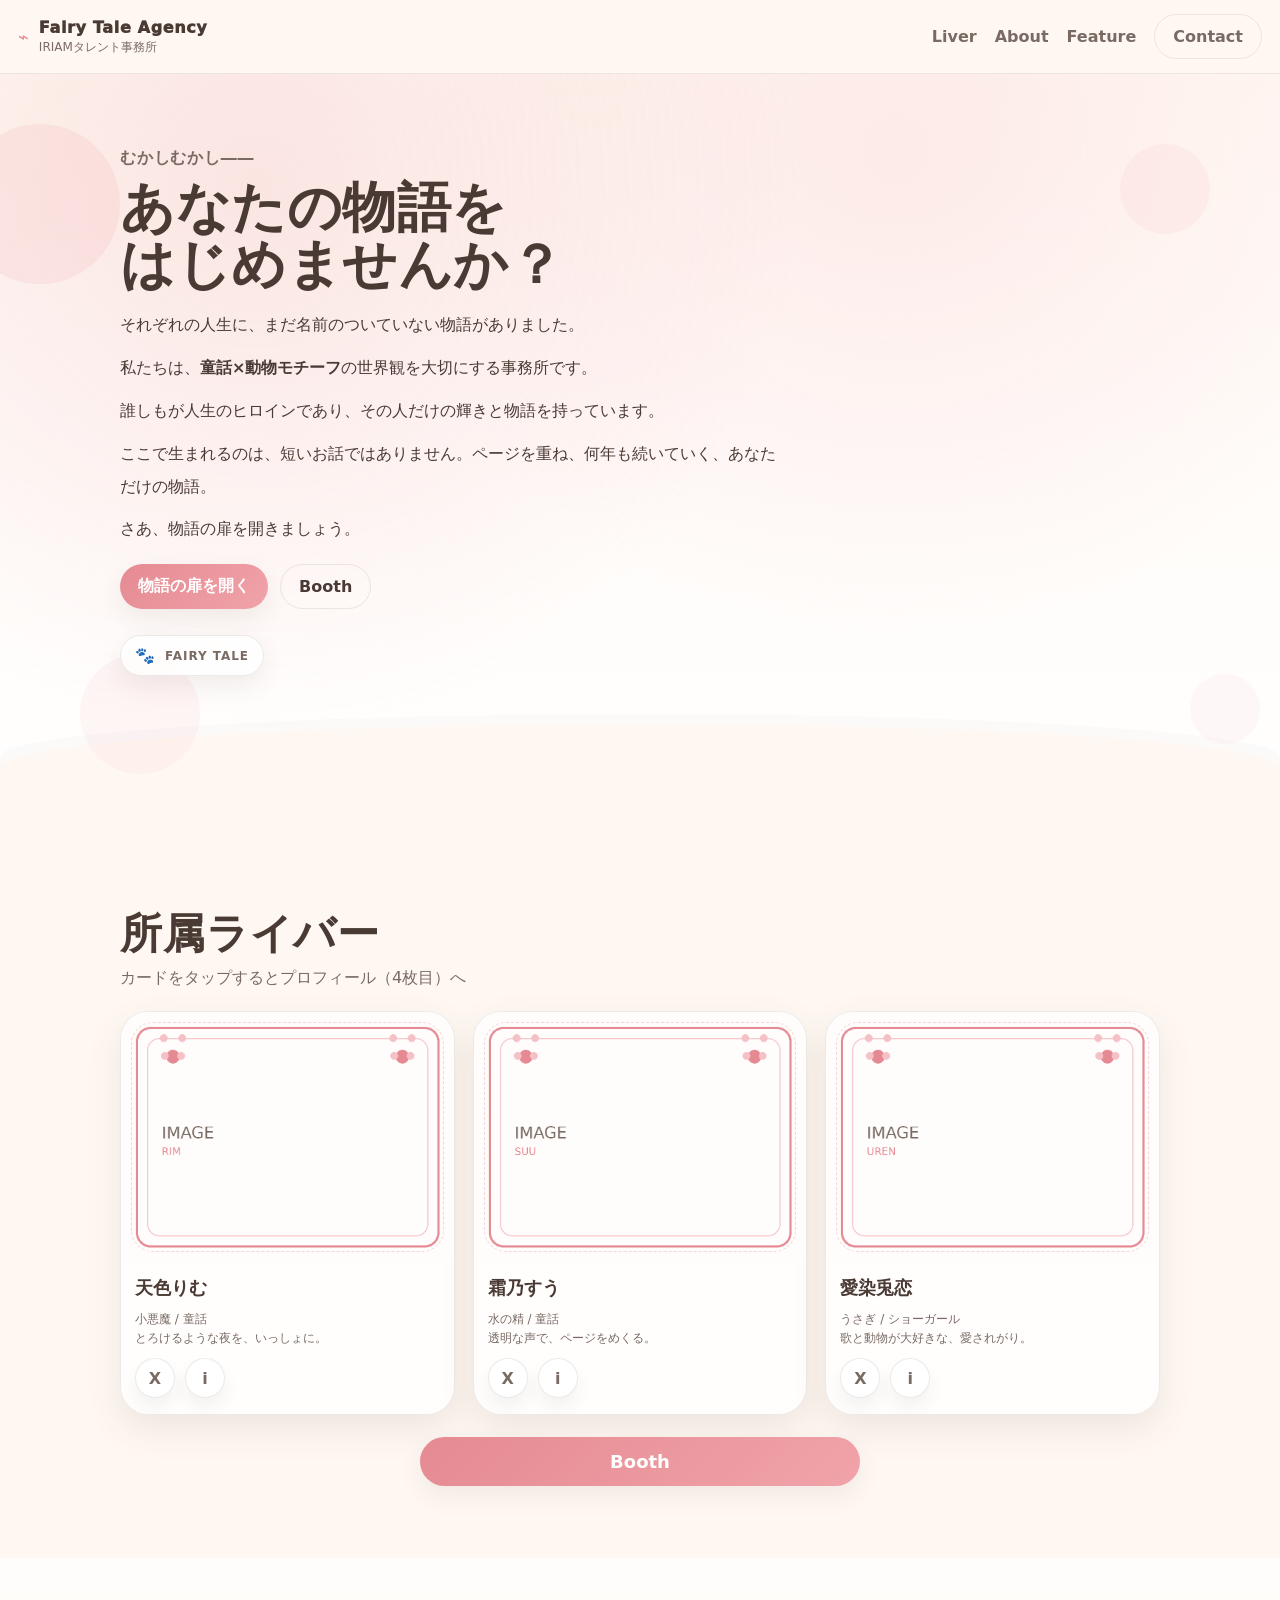
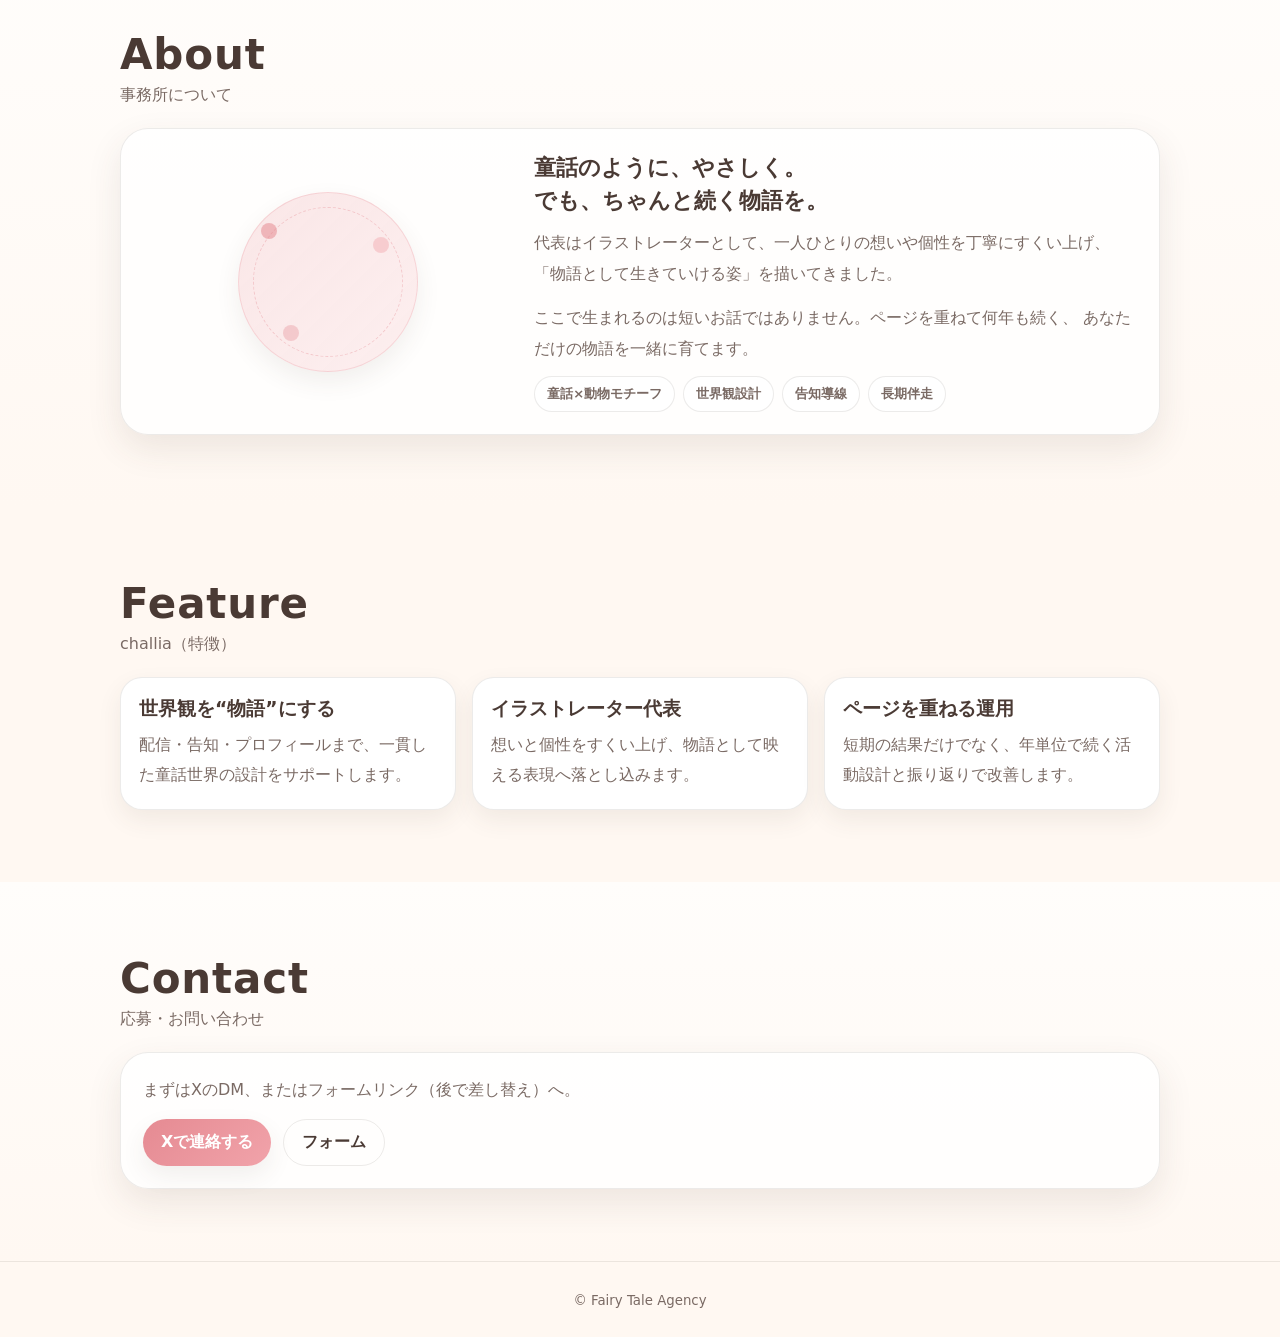
==== index.html @ 9f89b101 "CG1回目" ====
<!doctype html>
<html lang="ja">
<head>
  <meta charset="utf-8" />
  <meta name="viewport" content="width=device-width,initial-scale=1" />
  <title>童話×動物モチーフ｜IRIAMタレント事務所</title>
  <meta name="description" content="童話×動物モチーフの世界観を大切にするIRIAMタレント事務所。あなたの物語の扉を開きましょう。" />
  <link rel="stylesheet" href="./assets/css/style.css" />
</head>
<body>
  <!-- Header -->
  <header class="header">
    <a class="brand" href="./index.html" aria-label="トップへ">
      <span class="brand__mark" aria-hidden="true">⌁</span>
      <span class="brand__name">Fairy Tale Agency</span>
      <span class="brand__sub">IRIAMタレント事務所</span>
    </a>

    <button class="hamburger" id="hamburger" aria-label="メニューを開く" aria-expanded="false">
      <span></span><span></span><span></span>
    </button>

    <nav class="nav" id="nav">
      <a href="#members">Liver</a>
      <a href="#about">About</a>
      <a href="#feature">Feature</a>
      <a class="btn btn--ghost" href="#contact">Contact</a>
    </nav>
  </header>

  <main>
    <!-- HERO: 6枚目イメージ（物語の扉） -->
    <section class="hero" aria-label="ヒーロー">
      <div class="hero__bg" aria-hidden="true">
        <div class="bubble b1"></div>
        <div class="bubble b2"></div>
        <div class="bubble b3"></div>
        <div class="bubble b4"></div>
      </div>

      <div class="container hero__inner">
        <p class="kicker">むかしむかし――</p>
        <h1 class="hero__title">あなたの物語を<br>はじめませんか？</h1>

        <div class="story">
          <p>それぞれの人生に、まだ名前のついていない物語がありました。</p>
          <p>私たちは、<strong>童話×動物モチーフ</strong>の世界観を大切にする事務所です。</p>
          <p>誰しもが人生のヒロインであり、その人だけの輝きと物語を持っています。</p>
          <p>ここで生まれるのは、短いお話ではありません。ページを重ね、何年も続いていく、あなただけの物語。</p>
          <p>さあ、物語の扉を開きましょう。</p>
        </div>

        <div class="hero__cta">
          <a class="btn" href="#members">物語の扉を開く</a>
          <a class="btn btn--ghost" href="https://booth.pm/" target="_blank" rel="noopener">Booth</a>
        </div>

        <div class="hero__seal" aria-hidden="true">
          <div class="seal">
            <span class="seal__paw">🐾</span>
            <span class="seal__text">Fairy Tale</span>
          </div>
        </div>
      </div>

      <!-- 本のカーブ -->
      <div class="book-curve" aria-hidden="true"></div>
    </section>

    <!-- MEMBERS: 5枚目イメージ（一覧） -->
    <section class="section" id="members" aria-label="所属ライバー">
      <div class="container">
        <div class="section__head">
          <h2 class="section__title">所属ライバー</h2>
          <p class="section__sub">カードをタップするとプロフィール（4枚目）へ</p>
        </div>

        <div class="member-grid" id="memberGrid"></div>

        <div class="booth-area">
          <a class="btn btn--wide" href="https://booth.pm/" target="_blank" rel="noopener">
            Booth
          </a>
        </div>
      </div>
    </section>

    <!-- ABOUT -->
    <section class="section section--paper" id="about" aria-label="About">
      <div class="container">
        <div class="section__head">
          <h2 class="section__title">About</h2>
          <p class="section__sub">事務所について</p>
        </div>

        <div class="about">
          <div class="about__left" aria-hidden="true">
            <div class="portrait">
              <div class="portrait__ring"></div>
              <div class="portrait__dot dot1"></div>
              <div class="portrait__dot dot2"></div>
              <div class="portrait__dot dot3"></div>
            </div>
          </div>

          <div class="about__right">
            <h3 class="about__headline">童話のように、やさしく。<br>でも、ちゃんと続く物語を。</h3>
            <p class="about__text">
              代表はイラストレーターとして、一人ひとりの想いや個性を丁寧にすくい上げ、
              「物語として生きていける姿」を描いてきました。
            </p>
            <p class="about__text">
              ここで生まれるのは短いお話ではありません。ページを重ねて何年も続く、
              あなただけの物語を一緒に育てます。
            </p>

            <div class="chips">
              <span class="chip">童話×動物モチーフ</span>
              <span class="chip">世界観設計</span>
              <span class="chip">告知導線</span>
              <span class="chip">長期伴走</span>
            </div>
          </div>
        </div>
      </div>
    </section>

    <!-- FEATURE -->
    <section class="section" id="feature" aria-label="Feature">
      <div class="container">
        <div class="section__head">
          <h2 class="section__title">Feature</h2>
          <p class="section__sub">challia（特徴）</p>
        </div>

        <div class="feature-grid">
          <article class="card">
            <h3>世界観を“物語”にする</h3>
            <p>配信・告知・プロフィールまで、一貫した童話世界の設計をサポートします。</p>
          </article>
          <article class="card">
            <h3>イラストレーター代表</h3>
            <p>想いと個性をすくい上げ、物語として映える表現へ落とし込みます。</p>
          </article>
          <article class="card">
            <h3>ページを重ねる運用</h3>
            <p>短期の結果だけでなく、年単位で続く活動設計と振り返りで改善します。</p>
          </article>
        </div>
      </div>
    </section>

    <!-- CONTACT -->
    <section class="section section--paper" id="contact" aria-label="Contact">
      <div class="container">
        <div class="section__head">
          <h2 class="section__title">Contact</h2>
          <p class="section__sub">応募・お問い合わせ</p>
        </div>

        <div class="contact">
          <p class="contact__lead">まずはXのDM、またはフォームリンク（後で差し替え）へ。</p>
          <div class="contact__actions">
            <a class="btn" href="https://x.com/" target="_blank" rel="noopener">Xで連絡する</a>
            <a class="btn btn--ghost" href="#" onclick="alert('ここにフォームURLを入れてください'); return false;">フォーム</a>
          </div>
        </div>
      </div>
    </section>
  </main>

  <footer class="footer">
    <small>© Fairy Tale Agency</small>
  </footer>

  <script src="./assets/js/app.js"></script>
</body>
</html>
---- assets/css/style.css ----
/* ========== Fairy Tale Agency (pastel pink) ========== */

:root{
  /* Logo-like palette */
  --pink-main:#e58a92;
  --pink-soft:#f6c1c6;
  --cream:#fff8f2;
  --paper:#fffdfb;
  --ink:#4a3a34;
  --muted:#7a6a64;

  --border:rgba(74,58,52,.10);
  --shadow: 0 14px 35px rgba(74,58,52,.10);
  --shadow-soft: 0 10px 24px rgba(74,58,52,.08);

  --r-xl:28px;
  --r-lg:22px;
  --r-md:18px;
}

*{box-sizing:border-box;}
html,body{margin:0;padding:0;font-family:system-ui,-apple-system,"Segoe UI",Roboto,"Noto Sans JP",sans-serif;color:var(--ink);background:var(--cream);}
a{color:inherit;text-decoration:none;}
strong{font-weight:900;}

.container{width:min(1040px, 92%);margin:0 auto;}
.section{padding:72px 0;}
.section--paper{background:linear-gradient(180deg, var(--paper) 0%, var(--cream) 100%);}

.section__head{display:flex;flex-direction:column;gap:6px;margin-bottom:22px;}
.section__title{margin:0;font-size:42px;letter-spacing:.02em;}
.section__sub{margin:0;color:var(--muted);}

.header{
  position:sticky;top:0;z-index:50;
  display:flex;align-items:center;justify-content:space-between;
  padding:14px 18px;background:rgba(255,248,242,.82);
  backdrop-filter: blur(10px);
  border-bottom:1px solid var(--border);
}
.brand{display:grid;grid-template-columns:auto 1fr;grid-template-rows:auto auto;column-gap:10px;row-gap:2px;align-items:center;}
.brand__mark{grid-row:1/3;font-size:18px;color:var(--pink-main);}
.brand__name{font-weight:950;letter-spacing:.04em;}
.brand__sub{font-size:12px;color:var(--muted);}

.nav{display:flex;align-items:center;gap:18px;}
.nav a{color:var(--muted);font-weight:750;}
.nav a:hover{color:var(--ink);}
.nav--always{gap:14px;}

.hamburger{display:none;border:0;background:transparent;padding:8px;cursor:pointer;}
.hamburger span{display:block;width:22px;height:2px;background:var(--ink);margin:5px 0;border-radius:99px;opacity:.9;}

.btn{
  display:inline-flex;align-items:center;justify-content:center;
  padding:12px 18px;border-radius:999px;
  background:linear-gradient(135deg, var(--pink-main) 0%, #f1a3aa 100%);
  color:#fff;font-weight:900;border:0;box-shadow: var(--shadow-soft);
  transform: translateZ(0);
}
.btn:hover{filter:saturate(1.02) brightness(1.01);}
.btn--ghost{
  background:transparent;color:var(--ink);
  border:1px solid var(--border);box-shadow:none;
}
.btn--wide{width:min(440px, 92%);padding:14px 22px;font-size:18px;}

/* HERO */
.hero{position:relative;overflow:hidden;background:radial-gradient(circle at 20% 15%, rgba(229,138,146,.18), transparent 45%),
                                  radial-gradient(circle at 70% 10%, rgba(246,193,198,.25), transparent 45%),
                                  linear-gradient(180deg, var(--cream) 0%, #fff 100%);}

.hero__inner{padding:74px 0 48px;position:relative;}
.kicker{margin:0 0 10px;color:var(--muted);font-weight:850;letter-spacing:.05em;}
.hero__title{margin:0 0 16px;font-size:54px;line-height:1.06;letter-spacing:.01em;}
.story{max-width:66ch;line-height:2.05;color:var(--ink);}
.story p{margin:0 0 10px;}
.hero__cta{display:flex;gap:12px;flex-wrap:wrap;margin-top:18px;}

.hero__seal{margin-top:26px;}
.seal{
  display:inline-flex;align-items:center;gap:10px;
  padding:10px 14px;border-radius:999px;background:rgba(255,255,255,.75);
  border:1px solid var(--border);box-shadow: var(--shadow-soft);
}
.seal__paw{filter:saturate(0.9);}
.seal__text{font-weight:900;color:var(--muted);letter-spacing:.08em;font-size:12px;text-transform:uppercase;}

.hero__bg{position:absolute;inset:0;pointer-events:none;}
.bubble{position:absolute;border-radius:999px;opacity:.55;filter: blur(.0px);}
.b1{width:160px;height:160px;left:-40px;top:50px;background:rgba(229,138,146,.22);}
.b2{width:90px;height:90px;right:70px;top:70px;background:rgba(246,193,198,.30);}
.b3{width:120px;height:120px;left:80px;bottom:60px;background:rgba(229,138,146,.14);}
.b4{width:70px;height:70px;right:20px;bottom:90px;background:rgba(246,193,198,.22);}

.book-curve{
  height:110px;background:var(--cream);
  border-top-left-radius: 100% 85px;
  border-top-right-radius: 100% 85px;
  box-shadow: 0 -10px 0 rgba(74,58,52,0.02);
}

/* MEMBERS */
.member-grid{
  display:grid;
  grid-template-columns: repeat(3, 1fr);
  gap:18px;
}
.member-card{
  background:rgba(255,255,255,.80);
  border:1px solid var(--border);
  border-radius: var(--r-xl);
  box-shadow: var(--shadow);
  overflow:hidden;
  display:flex;flex-direction:column;
  cursor:pointer;
  transition: transform .15s ease, box-shadow .15s ease;
}
.member-card:hover{transform: translateY(-2px);box-shadow: 0 18px 45px rgba(74,58,52,.12);}

.member-card__img{
  aspect-ratio: 4/3;
  background:linear-gradient(135deg, rgba(229,138,146,.18), rgba(246,193,198,.18));
  display:flex;align-items:center;justify-content:center;
  position:relative;
}
.member-card__img::after{
  content:"";
  position:absolute; inset:10px;
  border-radius:22px;
  border:1px dashed rgba(229,138,146,.35);
  pointer-events:none;
}
.member-card__img img{width:100%;height:100%;object-fit:cover;display:block;}

.member-card__body{padding:14px 14px 16px;display:flex;flex-direction:column;gap:10px;}
.member-card__name{font-size:18px;font-weight:950;margin:0;}
.member-card__meta{font-size:12px;color:var(--muted);margin:0;line-height:1.6;}
.member-card__sns{display:flex;gap:10px;margin-top:auto;}
.icon-btn{
  width:40px;height:40px;border-radius:999px;
  display:inline-flex;align-items:center;justify-content:center;
  border:1px solid var(--border);
  background:#fff;
  box-shadow: 0 10px 18px rgba(74,58,52,.06);
  color:var(--muted);
  font-weight:900;
}

.booth-area{display:flex;justify-content:center;margin-top:22px;}

/* ABOUT */
.about{
  display:grid;grid-template-columns: .38fr .62fr;gap:22px;align-items:center;
  background:rgba(255,255,255,.78);
  border:1px solid var(--border);border-radius: var(--r-xl);
  padding:22px; box-shadow: var(--shadow);
}
.portrait{
  width:180px;height:180px;border-radius:999px;
  background:linear-gradient(135deg, rgba(229,138,146,.20), rgba(246,193,198,.25));
  border:1px solid rgba(229,138,146,.25);
  margin:0 auto; position:relative; box-shadow: var(--shadow-soft);
}
.portrait__ring{position:absolute; inset:14px; border-radius:999px; border:1px dashed rgba(229,138,146,.35);}
.portrait__dot{position:absolute;width:16px;height:16px;border-radius:999px;background:rgba(229,138,146,.55);}
.dot1{left:22px;top:30px;}
.dot2{right:28px;top:44px;background:rgba(246,193,198,.75);}
.dot3{left:44px;bottom:30px;background:rgba(229,138,146,.35);}

.about__headline{margin:0 0 10px;font-size:22px;line-height:1.5;}
.about__text{margin:0 0 12px;color:var(--muted);line-height:1.95;}
.chips{display:flex;flex-wrap:wrap;gap:8px;margin-top:8px;}
.chip{
  padding:8px 12px;border-radius:999px;
  background:#fff;border:1px solid var(--border);
  font-weight:850;font-size:13px;color:var(--muted);
}

/* FEATURE */
.feature-grid{display:grid;grid-template-columns: repeat(3,1fr);gap:16px;}
.card{
  background:#fff;border:1px solid var(--border);border-radius: var(--r-lg);
  padding:18px;box-shadow: var(--shadow-soft);
}
.card h3{margin:0 0 8px;}
.card p{margin:0;color:var(--muted);line-height:1.9;}

/* CONTACT */
.contact{
  background:rgba(255,255,255,.82);
  border:1px solid var(--border);
  border-radius: var(--r-xl);
  padding:22px;
  box-shadow: var(--shadow);
}
.contact__lead{margin:0 0 14px;color:var(--muted);line-height:1.9;}
.contact__actions{display:flex;gap:12px;flex-wrap:wrap;}

/* FOOTER */
.footer{padding:28px 0;text-align:center;color:var(--muted);border-top:1px solid var(--border);background:rgba(255,248,242,.75);}

/* PROFILE PAGE */
.profile{
  display:grid;grid-template-columns: .42fr .58fr;gap:18px;align-items:start;
}
.profile__img{
  background:#fff;border:1px solid var(--border);border-radius: var(--r-xl);
  box-shadow: var(--shadow);overflow:hidden;
}
.profile__img img{width:100%;height:auto;display:block;}
.profile__main{
  background:#fff;border:1px solid var(--border);border-radius: var(--r-xl);
  box-shadow: var(--shadow);padding:18px;
}
.profile__name{margin:0;font-size:30px;font-weight:950;}
.profile__roman{margin:6px 0 14px;color:var(--muted);font-weight:850;}
.profile__bio{margin:0 0 14px;color:var(--muted);line-height:1.95;}
.dl{
  display:grid;grid-template-columns: 110px 1fr;
  gap:10px 12px;border-top:1px solid var(--border);padding-top:14px;margin-top:14px;
}
.dl dt{color:var(--muted);font-weight:950;}
.dl dd{margin:0;font-weight:850;}
.profile__sns{margin-top:14px;display:flex;gap:10px;flex-wrap:wrap;}

/* responsive */
@media (max-width: 900px){
  .member-grid{grid-template-columns: repeat(2,1fr);}
  .feature-grid{grid-template-columns: 1fr;}
  .about{grid-template-columns: 1fr;}
  .profile{grid-template-columns: 1fr;}
  .hero__title{font-size:46px;}
}
@media (max-width: 680px){
  .nav{display:none;}
  .hamburger{display:block;}
  .nav.is-open{
    display:flex;position:absolute;right:12px;top:62px;
    flex-direction:column;gap:10px;
    background:rgba(255,255,255,.92);
    border:1px solid var(--border);border-radius:18px;
    padding:12px;box-shadow: var(--shadow);
  }
  .member-grid{grid-template-columns: 1fr;}
  .section__title{font-size:34px;}
  .hero__title{font-size:40px;}
}
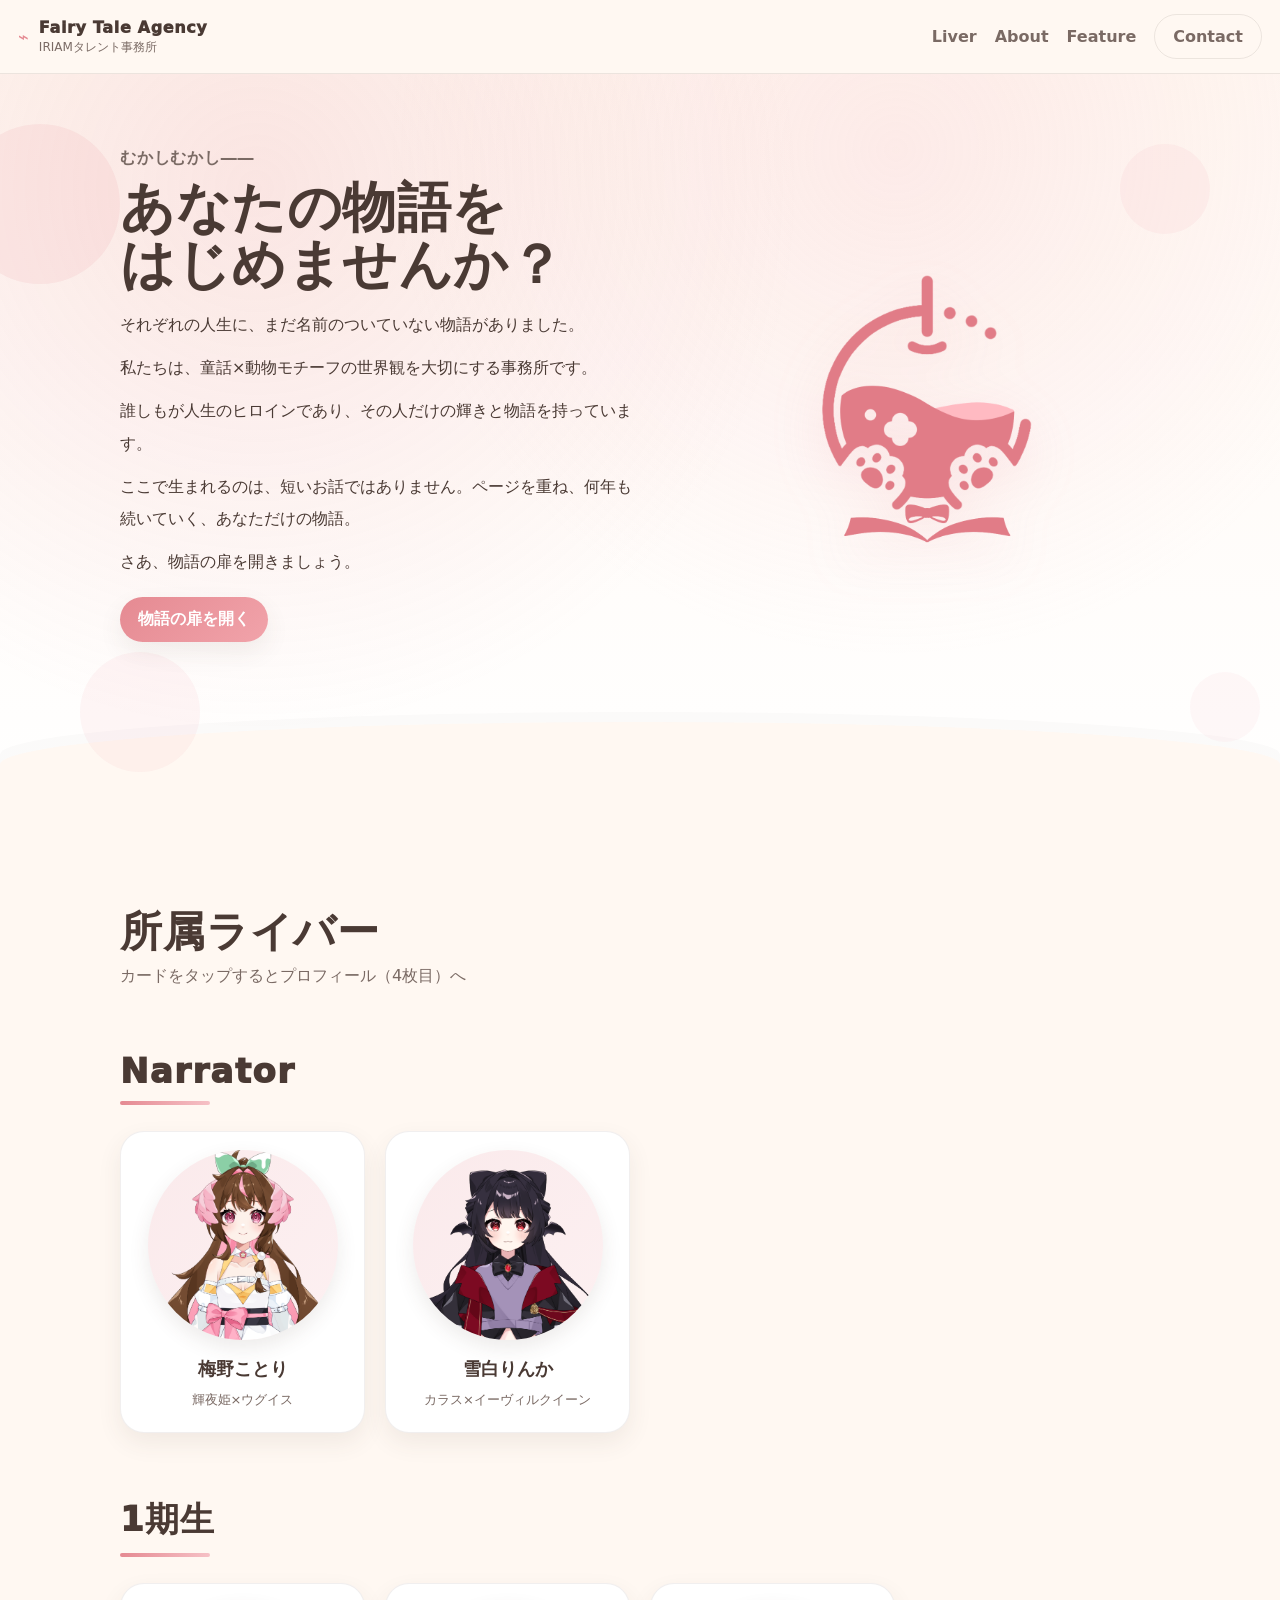
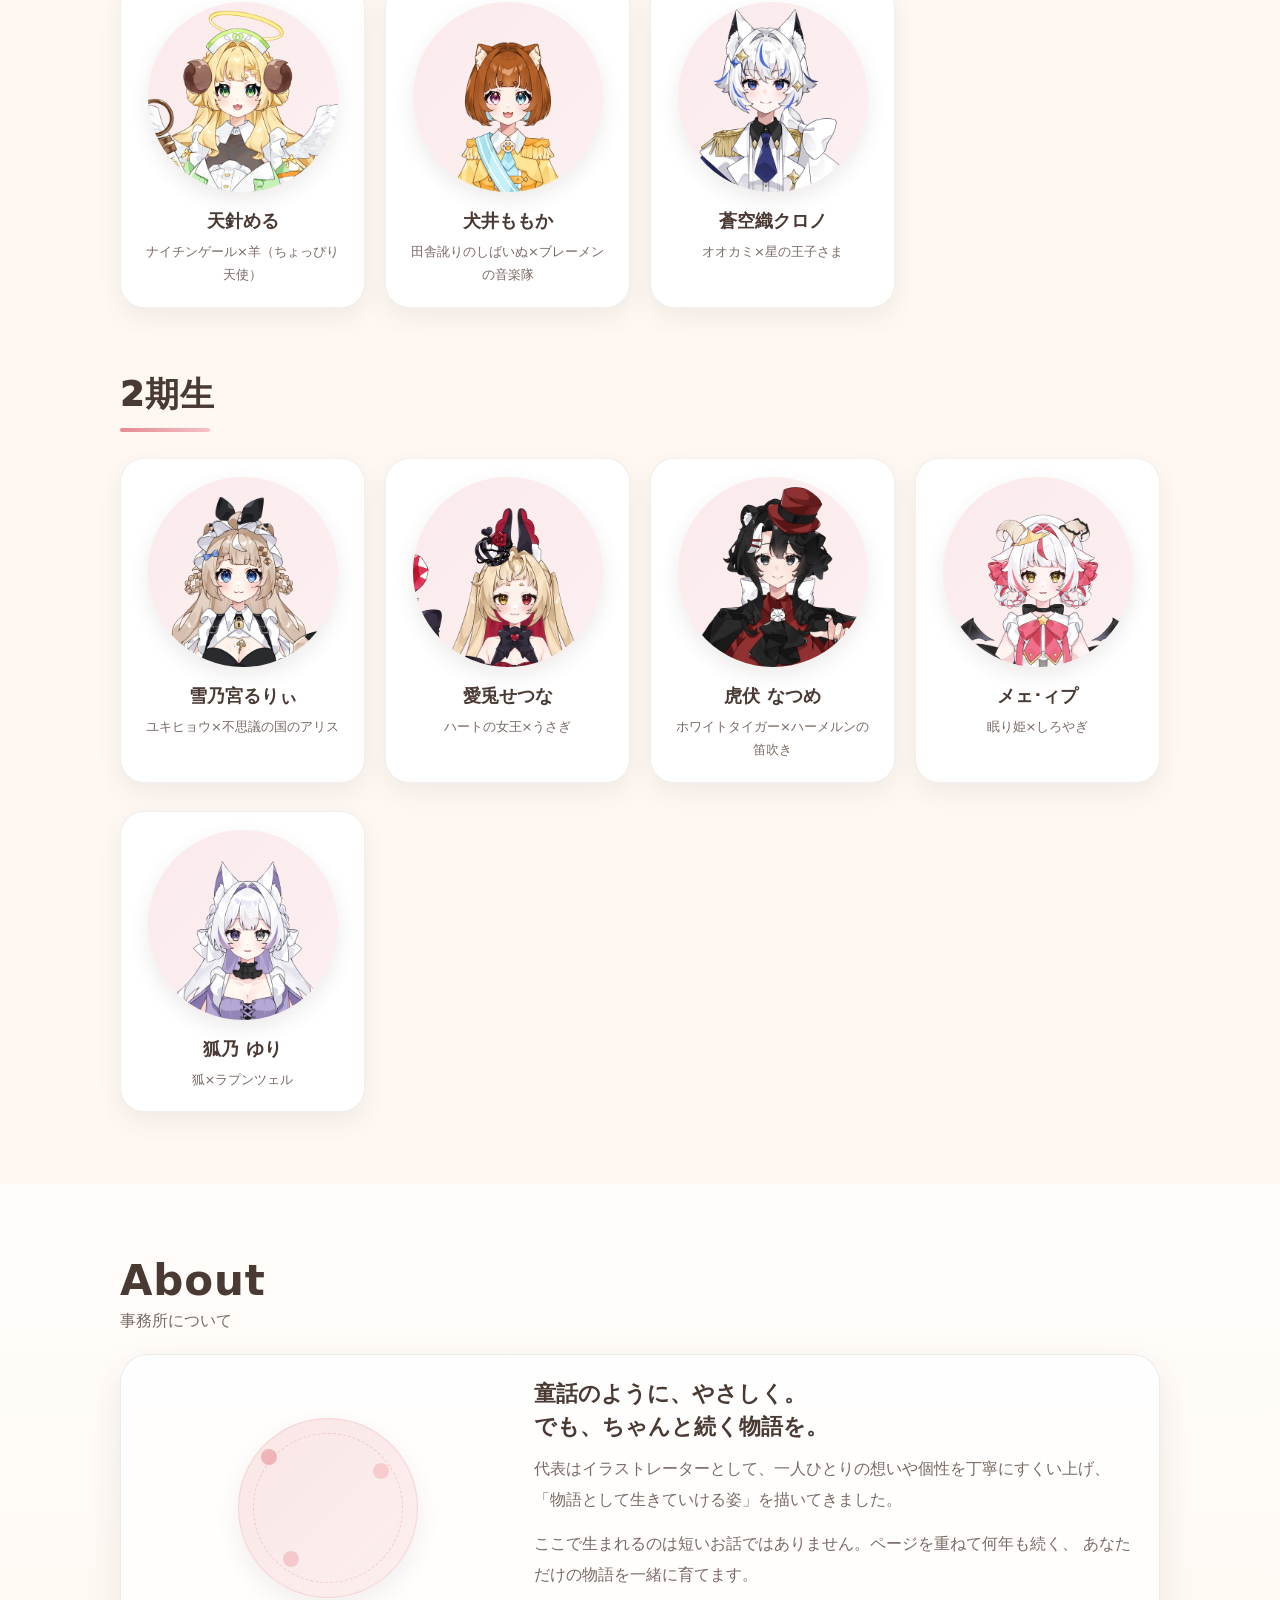
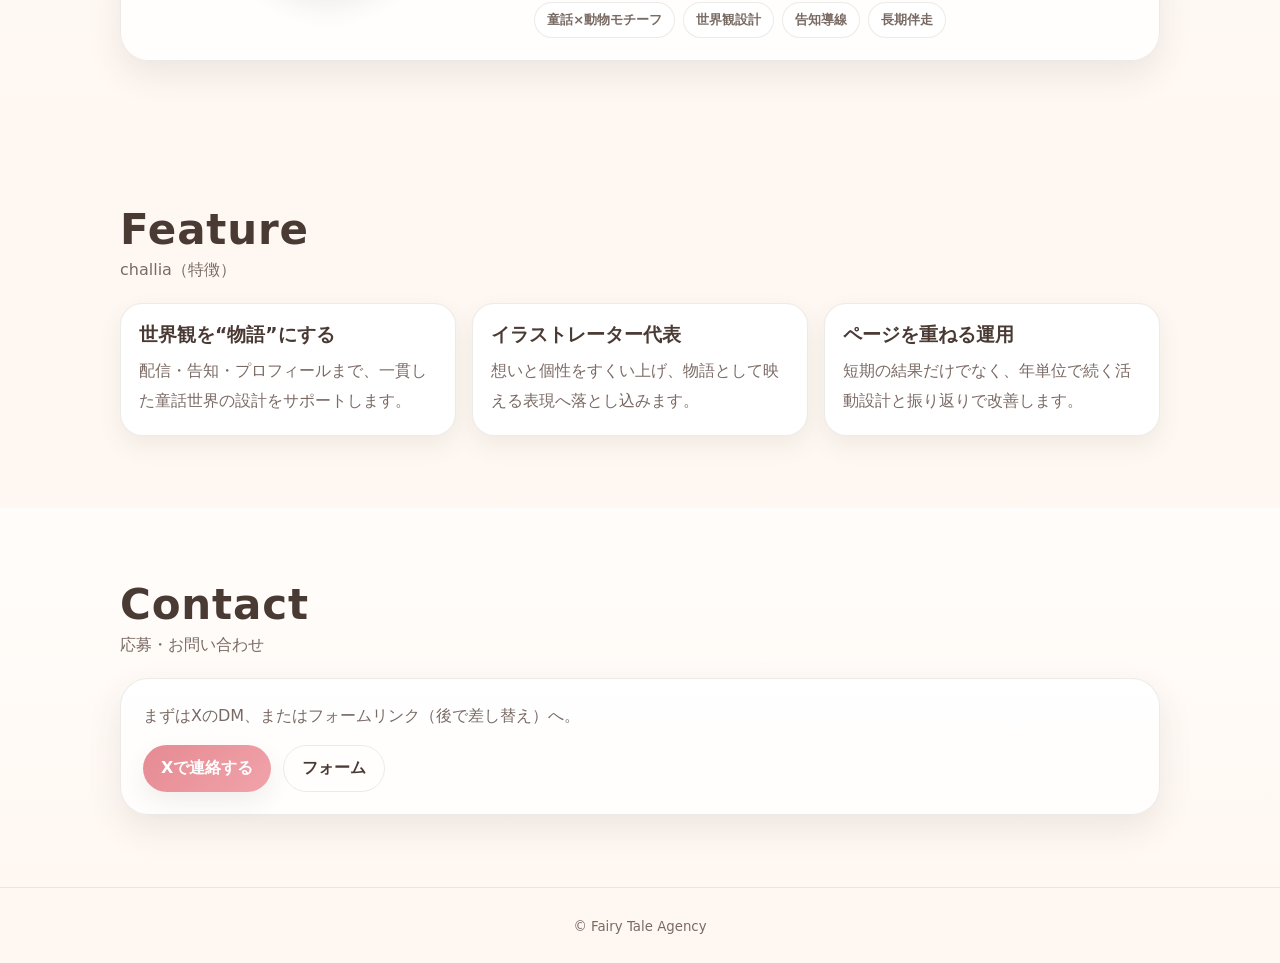
==== commit b42a4e71: "ホームページ完成版" ====
--- a/index.html
+++ b/index.html
@@ -39,29 +39,27 @@
       </div>
 
       <div class="container hero__inner">
-        <p class="kicker">むかしむかし――</p>
-        <h1 class="hero__title">あなたの物語を<br>はじめませんか？</h1>
+  <div class="hero__text">
+    <p class="kicker">むかしむかし――</p>
+    <h1 class="hero__title">あなたの物語を<br>はじめませんか？</h1>
 
-        <div class="story">
-          <p>それぞれの人生に、まだ名前のついていない物語がありました。</p>
-          <p>私たちは、<strong>童話×動物モチーフ</strong>の世界観を大切にする事務所です。</p>
-          <p>誰しもが人生のヒロインであり、その人だけの輝きと物語を持っています。</p>
-          <p>ここで生まれるのは、短いお話ではありません。ページを重ね、何年も続いていく、あなただけの物語。</p>
-          <p>さあ、物語の扉を開きましょう。</p>
-        </div>
+    <div class="story">
+      <p>それぞれの人生に、まだ名前のついていない物語がありました。</p>
+      <p>私たちは、童話×動物モチーフの世界観を大切にする事務所です。</p>
+      <p>誰しもが人生のヒロインであり、その人だけの輝きと物語を持っています。</p>
+      <p>ここで生まれるのは、短いお話ではありません。ページを重ね、何年も続いていく、あなただけの物語。</p>
+      <p>さあ、物語の扉を開きましょう。</p>
+    </div>
 
-        <div class="hero__cta">
-          <a class="btn" href="#members">物語の扉を開く</a>
-          <a class="btn btn--ghost" href="https://booth.pm/" target="_blank" rel="noopener">Booth</a>
-        </div>
+    <div class="hero__cta">
+      <a class="btn" href="#members">物語の扉を開く</a>
+    </div>
+  </div>
 
-        <div class="hero__seal" aria-hidden="true">
-          <div class="seal">
-            <span class="seal__paw">🐾</span>
-            <span class="seal__text">Fairy Tale</span>
-          </div>
-        </div>
-      </div>
+  <div class="hero__logo">
+    <img src="./assets/img/logo.png" alt="Challtia">
+  </div>
+</div>
 
       <!-- 本のカーブ -->
       <div class="book-curve" aria-hidden="true"></div>
@@ -75,13 +73,20 @@
           <p class="section__sub">カードをタップするとプロフィール（4枚目）へ</p>
         </div>
 
-        <div class="member-grid" id="memberGrid"></div>
+        <div class="generation-block">
+  <h3 class="generation-title">Narrator</h3>
+  <div class="member-grid" id="narratorGrid"></div>
+</div>
 
-        <div class="booth-area">
-          <a class="btn btn--wide" href="https://booth.pm/" target="_blank" rel="noopener">
-            Booth
-          </a>
-        </div>
+<div class="generation-block">
+  <h3 class="generation-title">1期生</h3>
+  <div class="member-grid" id="gen0Grid"></div>
+</div>
+
+<div class="generation-block">
+  <h3 class="generation-title">2期生</h3>
+  <div class="member-grid" id="gen1Grid"></div>
+</div>
       </div>
     </section>
 
--- a/assets/css/style.css
+++ b/assets/css/style.css
@@ -100,54 +100,197 @@
   box-shadow: 0 -10px 0 rgba(74,58,52,0.02);
 }
 
-/* MEMBERS */
+.hero__inner{
+  min-height:620px;
+  padding:74px 0 80px;
+  display:grid;
+  grid-template-columns: 1.05fr .95fr;
+  gap:60px;
+  align-items:center;
+}
+
+.hero__text{
+  position:relative;
+  z-index:2;
+}
+
+.hero__logo{
+  display:flex;
+  align-items:center;
+  justify-content:center;
+  position:relative;
+  z-index:2;
+}
+
+.hero__logo img{
+  width:min(360px, 80%);
+  height:auto;
+  display:block;
+  filter:drop-shadow(0 18px 26px rgba(229,138,146,.16));
+}
+
+@media (max-width: 900px){
+  .hero__inner{
+    grid-template-columns:1fr;
+    gap:30px;
+    text-align:center;
+  }
+
+  .story{
+    margin:0 auto;
+  }
+
+  .hero__cta{
+    justify-content:center;
+  }
+
+  .hero__logo img{
+    width:min(260px, 70%);
+  }
+}
+
+/* =========================
+   MEMBERS / BUBBLE風
+========================= */
+
 .member-grid{
   display:grid;
   grid-template-columns: repeat(3, 1fr);
-  gap:18px;
-}
+  gap:28px;
+  align-items:stretch;
+}
+
 .member-card{
-  background:rgba(255,255,255,.80);
-  border:1px solid var(--border);
-  border-radius: var(--r-xl);
-  box-shadow: var(--shadow);
+  background:#fff;
+  border:1px solid rgba(229,138,146,.16);
+  border-radius:32px;
   overflow:hidden;
-  display:flex;flex-direction:column;
-  cursor:pointer;
-  transition: transform .15s ease, box-shadow .15s ease;
-}
-.member-card:hover{transform: translateY(-2px);box-shadow: 0 18px 45px rgba(74,58,52,.12);}
+  display:flex;
+  flex-direction:column;
+  min-height:680px;
+
+  box-shadow:none;
+}
+
+.member-card:hover{
+  transform:translateY(-6px);
+  box-shadow:0 24px 52px rgba(74,58,52,.12);
+}
 
 .member-card__img{
-  aspect-ratio: 4/3;
-  background:linear-gradient(135deg, rgba(229,138,146,.18), rgba(246,193,198,.18));
-  display:flex;align-items:center;justify-content:center;
+  height:560px;
+  background:
+    radial-gradient(circle at 18% 14%, rgba(255,255,255,.9) 0 42px, transparent 43px),
+    radial-gradient(circle at 85% 20%, rgba(246,193,198,.35) 0 38px, transparent 39px),
+    linear-gradient(180deg, #fdf2f4 0%, #fff8fa 100%);
+  display:flex;
+  align-items:flex-end;
+  justify-content:center;
+  padding:24px 20px 10px;
   position:relative;
-}
+  overflow:hidden;
+}
+
 .member-card__img::after{
   content:"";
-  position:absolute; inset:10px;
-  border-radius:22px;
+  position:absolute;
+  inset:14px;
+  border-radius:26px;
   border:1px dashed rgba(229,138,146,.35);
   pointer-events:none;
 }
-.member-card__img img{width:100%;height:100%;object-fit:cover;display:block;}
-
-.member-card__body{padding:14px 14px 16px;display:flex;flex-direction:column;gap:10px;}
-.member-card__name{font-size:18px;font-weight:950;margin:0;}
-.member-card__meta{font-size:12px;color:var(--muted);margin:0;line-height:1.6;}
-.member-card__sns{display:flex;gap:10px;margin-top:auto;}
-.icon-btn{
-  width:40px;height:40px;border-radius:999px;
-  display:inline-flex;align-items:center;justify-content:center;
-  border:1px solid var(--border);
+
+.member-card__img img{
+  width:auto;
+  height:auto;
+  max-width:100%;
+  max-height:100%;
+  object-fit:contain;
+  display:block;
+  position:relative;
+  z-index:2;
+}
+
+.member-card__body{
+  flex:1;
+  padding:22px 22px 26px;
+  display:flex;
+  flex-direction:column;
+  justify-content:flex-start;
+  gap:8px;
   background:#fff;
-  box-shadow: 0 10px 18px rgba(74,58,52,.06);
+}
+
+.member-card__name{
+  margin:0;
+  font-size:24px;
+  font-weight:950;
+  line-height:1.35;
+  color:var(--ink);
+}
+
+.member-card__meta{
+  margin:0;
   color:var(--muted);
-  font-weight:900;
-}
-
-.booth-area{display:flex;justify-content:center;margin-top:22px;}
+  font-size:13px;
+  line-height:1.8;
+}
+
+.generation-block{
+  margin-top:64px;
+}
+
+.generation-block:first-of-type{
+  margin-top:0;
+}
+
+.generation-title{
+  font-size:34px;
+  font-weight:950;
+  margin:0 0 26px;
+  color:var(--ink);
+  letter-spacing:.04em;
+}
+
+.generation-title::after{
+  content:"";
+  display:block;
+  width:90px;
+  height:4px;
+  background:linear-gradient(90deg, var(--pink-main), var(--pink-soft));
+  border-radius:999px;
+  margin-top:10px;
+}
+
+.booth-area{
+  display:flex;
+  justify-content:center;
+  margin-top:22px;
+}
+
+@media (max-width: 1000px){
+  .member-grid{
+    grid-template-columns:repeat(2, 1fr);
+  }
+}
+
+@media (max-width: 680px){
+  .member-grid{
+    grid-template-columns:1fr;
+  }
+
+  .member-card{
+    min-height:auto;
+  }
+
+  .member-card__img{
+    height:500px;
+  }
+
+  .member-card__name{
+    font-size:22px;
+  }
+}
 
 /* ABOUT */
 .about{
@@ -200,49 +343,462 @@
 /* FOOTER */
 .footer{padding:28px 0;text-align:center;color:var(--muted);border-top:1px solid var(--border);background:rgba(255,248,242,.75);}
 
-/* PROFILE PAGE */
+/* ================================
+   PROFILE PAGE  OPEN BOOK
+================================ */
+
 .profile{
-  display:grid;grid-template-columns: .42fr .58fr;gap:18px;align-items:start;
-}
+  position: relative;
+  display: grid;
+  grid-template-columns: 1fr 1fr;
+  min-height: 760px;
+
+  border: 1px solid rgba(74,58,52,.08);
+  box-shadow: inset -24px 0 34px rgba(0,0,0,.03);
+  overflow: hidden;
+
+  background:
+    linear-gradient(
+      90deg,
+      rgba(255,255,255,.96) 0%,
+      rgba(255,255,255,.96) 48.5%,
+      rgba(255,255,255,.96) 51.5%,
+      rgba(255,255,255,.96) 100%
+    );
+
+  /* 開いた本の形 */
+  clip-path: polygon(
+    0% 7%,
+    8% 4%,
+    20% 3%,
+    34% 4%,
+    45% 6%,
+    48% 7.2%,
+    50% 9%,
+    52% 7.2%,
+    55% 6%,
+    66% 4%,
+    80% 3%,
+    92% 4%,
+    100% 7%,
+    100% 93%,
+    92% 96%,
+    80% 97%,
+    66% 96%,
+    55% 94%,
+    52% 92.8%,
+    50% 91%,
+    48% 92.8%,
+    45% 94%,
+    34% 96%,
+    20% 97%,
+    8% 96%,
+    0% 93%
+  );
+}
+
+/* 真ん中の線：細く・ぼかしなし */
+.profile::before{
+  content:"";
+  position:absolute;
+  top:0;
+  bottom:0;
+  left:50%;
+  width: 3px;
+  transform:translateX(-50%);
+  background: rgba(229,138,146,0.25); 
+  z-index:2;
+  pointer-events:none;
+}
+
+/* 紙のやわらかい光 */
+.profile::after{
+  content:"";
+  position:absolute;
+  inset:0;
+  background:
+    radial-gradient(ellipse at top center, rgba(255,255,255,.45) 0%, transparent 16%),
+    radial-gradient(ellipse at bottom center, rgba(255,255,255,.28) 0%, transparent 16%);
+  z-index:1;
+  pointer-events:none;
+}
+
+.profile__img,
+.profile__main{
+  position:relative;
+  z-index:3;
+  min-height:100%;
+  background:transparent;
+}
+
+/* 左ページ */
 .profile__img{
-  background:#fff;border:1px solid var(--border);border-radius: var(--r-xl);
-  box-shadow: var(--shadow);overflow:hidden;
-}
-.profile__img img{width:100%;height:auto;display:block;}
+  display:flex;
+  align-items:flex-end;
+  justify-content:center;
+  padding:30px 20px 30px 34px;
+  border-right:1px solid rgba(74,58,52,.05);
+  box-shadow: inset -24px 0 34px rgba(0,0,0,.03);
+}
+
+.profile__img img{
+  width:100%;
+  max-width:520px;
+  max-height:700px;
+  object-fit:contain;
+  display:block;
+}
+
+/* 画像右下の @challtia. */
+.profile__credit{
+  position:absolute;
+  right:30px;
+  bottom:100px;
+  margin:0;
+  font-size:22px;
+  font-weight:900;
+  color:#111;
+  letter-spacing:.02em;
+  font-family:system-ui,-apple-system,"Segoe UI",Roboto,"Noto Sans JP",sans-serif;
+  transform:none;
+}
+
+/* 右ページ */
 .profile__main{
-  background:#fff;border:1px solid var(--border);border-radius: var(--r-xl);
-  box-shadow: var(--shadow);padding:18px;
-}
-.profile__name{margin:0;font-size:30px;font-weight:950;}
-.profile__roman{margin:6px 0 14px;color:var(--muted);font-weight:850;}
-.profile__bio{margin:0 0 14px;color:var(--muted);line-height:1.95;}
+  display:flex;
+  flex-direction:column;
+  justify-content:center;
+  padding:40px 42px 40px 24px;
+  border-left:1px solid rgba(74,58,52,.05);
+  box-shadow: inset 24px 0 34px rgba(0,0,0,.03);
+  text-align:center;
+}
+
+.profile__name{
+  margin:0;
+  font-size:32px;
+  font-weight:950;
+  line-height:1.3;
+  text-align:center;
+}
+
+.profile__roman{
+  margin:8px 0 12px;
+  color:var(--muted);
+  font-weight:850;
+  text-align:center;
+}
+
+.profile__bio-wrap{
+  margin:12px 0 18px;
+  display:flex;
+  justify-content:center;
+}
+
+.profile__bio{
+  margin:0;
+  width:88%;
+  line-height:1.95;
+  color:var(--muted);
+  text-align:center;
+}
+
+/* プロフィール表 */
 .dl{
-  display:grid;grid-template-columns: 110px 1fr;
-  gap:10px 12px;border-top:1px solid var(--border);padding-top:14px;margin-top:14px;
-}
-.dl dt{color:var(--muted);font-weight:950;}
-.dl dd{margin:0;font-weight:850;}
-.profile__sns{margin-top:14px;display:flex;gap:10px;flex-wrap:wrap;}
-
-/* responsive */
+  display:grid;
+  grid-template-columns:110px 1fr;
+  gap:12px 14px;
+  border-top:1px solid var(--border);
+  padding-top:18px;
+  margin-top:12px;
+  align-items:center;
+}
+
+.dl dt{
+  font-weight:900;
+  color:var(--muted);
+  text-align:center;
+}
+
+.dl dd{
+  margin:0;
+  font-weight:850;
+  line-height:1.8;
+  word-break:break-word;
+  text-align:center;
+}
+
+/* SNS */
+.profile__sns{
+  margin-top:24px;
+  display:flex;
+  gap:10px;
+  flex-wrap:wrap;
+  justify-content:center;
+}
+
+/* ボイス */
+.profile__voice{
+  margin-top:26px;
+  padding-top:20px;
+  border-top:1px solid var(--border);
+  text-align:center;
+}
+
+.profile__voice-title{
+  margin:0 0 12px;
+  font-size:20px;
+  font-weight:900;
+  text-align:center;
+}
+
+.profile__voice-btn{
+  background:var(--pink-main);
+  border:none;
+  padding:12px 20px;
+  border-radius:999px;
+  color:white;
+  font-weight:900;
+  cursor:pointer;
+  box-shadow:var(--shadow-soft);
+}
+
+.profile__voice-btn:hover{
+  opacity:.9;
+}
+
+/* モバイル */
 @media (max-width: 900px){
-  .member-grid{grid-template-columns: repeat(2,1fr);}
-  .feature-grid{grid-template-columns: 1fr;}
-  .about{grid-template-columns: 1fr;}
-  .profile{grid-template-columns: 1fr;}
-  .hero__title{font-size:46px;}
-}
-@media (max-width: 680px){
-  .nav{display:none;}
-  .hamburger{display:block;}
-  .nav.is-open{
-    display:flex;position:absolute;right:12px;top:62px;
-    flex-direction:column;gap:10px;
-    background:rgba(255,255,255,.92);
-    border:1px solid var(--border);border-radius:18px;
-    padding:12px;box-shadow: var(--shadow);
-  }
-  .member-grid{grid-template-columns: 1fr;}
-  .section__title{font-size:34px;}
-  .hero__title{font-size:40px;}
-}
+  .profile{
+    grid-template-columns:1fr;
+    min-height:auto;
+    clip-path:none;
+  }
+
+  .profile::before{
+    display:none;
+  }
+
+  .profile__img,
+  .profile__main{
+    min-height:auto;
+  }
+
+  .profile__img{
+    padding:24px 20px 16px;
+    border-right:none;
+    box-shadow:none;
+  }
+
+  .profile__main{
+    padding:20px 20px 28px;
+    border-left:none;
+    box-shadow:none;
+  }
+
+  .profile__img img{
+    max-height:560px;
+  }
+
+  .profile__credit{
+    right:18px;
+    bottom:18px;
+    font-size:18px;
+  }
+
+  .profile__bio{
+    width:100%;
+  }
+}
+
+/* =========================================================
+   最終修正版
+   1. プロフィール本の中央部分のぼかし・影を削除
+   2. 期生ごとの一覧を顔だけのドアップ表示に変更
+========================================================= */
+
+/* ---------- 1. 本の中央部分をくっきり表示 ---------- */
+
+.profile::after{
+  display:none;
+}
+
+.profile::before{
+  top:7%;
+  bottom:7%;
+  width:1px;
+  background:rgba(229,138,146,.32);
+  box-shadow:none;
+  filter:none;
+}
+
+.profile__img{
+  border-right:none;
+  box-shadow:none;
+}
+
+.profile__main{
+  border-left:none;
+  box-shadow:none;
+}
+
+.profile{
+  box-shadow:0 14px 35px rgba(74,58,52,.10);
+  background:#fffdfb;
+}
+
+
+/* ---------- 2. メンバー一覧を顔だけドアップ表示 ---------- */
+
+.member-grid{
+  grid-template-columns:repeat(4, minmax(0, 1fr));
+  gap:28px 20px;
+}
+
+.member-card{
+  min-height:auto;
+  align-items:center;
+  padding:18px 14px 20px;
+  overflow:hidden;
+  background:#fff;
+  border:1px solid rgba(74,58,52,.08);
+  border-radius:24px;
+  box-shadow:0 10px 24px rgba(74,58,52,.08);
+}
+
+.member-card__img{
+  width:190px;
+  height:190px;
+  flex:none;
+  border-radius:50%;
+  overflow:hidden;
+  padding:0;
+  background:linear-gradient(
+    135deg,
+    rgba(229,138,146,.18),
+    rgba(246,193,198,.24)
+  );
+  box-shadow:0 8px 20px rgba(74,58,52,.10);
+  display:block;
+}
+
+.member-card__img::after{
+  display:none;
+}
+
+/* 顔だけを大きく表示 */
+.member-card__img img{
+  width:100%;
+  height:100%;
+  max-width:none;
+  max-height:none;
+  object-fit:cover;
+  object-position:center 10%;
+  transform:scale(1.95);
+  transform-origin:center top;
+  display:block;
+}
+
+.member-card__body{
+  width:100%;
+  padding:16px 6px 0;
+  align-items:center;
+  text-align:center;
+  gap:7px;
+  background:transparent;
+}
+
+.member-card__name{
+  margin:0;
+  font-size:18px;
+  line-height:1.4;
+}
+
+.member-card__meta{
+  margin:0;
+  text-align:center;
+  font-size:13px;
+}
+
+.member-card__sns{
+  justify-content:center;
+}
+
+@media (max-width:1000px){
+  .member-grid{
+    grid-template-columns:repeat(3, minmax(0, 1fr));
+  }
+
+  .member-card__img{
+    width:170px;
+    height:170px;
+  }
+}
+
+@media (max-width:680px){
+  .member-grid{
+    grid-template-columns:repeat(2, minmax(0, 1fr));
+    gap:20px 12px;
+  }
+
+  .member-card{
+    padding:14px 8px 16px;
+  }
+
+  .member-card__img{
+    width:145px;
+    height:145px;
+  }
+
+  .member-card__img img{
+    transform:scale(2);
+  }
+
+  .member-card__name{
+    font-size:15px;
+  }
+
+  .member-card__meta{
+    font-size:11px;
+  }
+}
+
+/* =========================================
+   ライバーページ：立ち絵に透かし素材を重ねる
+   ========================================= */
+
+/* 立ち絵エリア */
+.profile__img {
+  position: relative;
+  overflow: hidden;
+}
+
+/* 透かし素材を立ち絵の上に表示 */
+.profile__img::after {
+  content: "";
+  position: absolute;
+  inset: 0;
+
+  background-image: url("../img/1.png");
+  background-repeat: no-repeat;
+  background-position: center center;
+  background-size: 100% 100%;
+
+  opacity: 0.45;
+  pointer-events: none;
+  z-index: 4;
+}
+
+/* 立ち絵本体 */
+.profile__img img {
+  position: relative;
+  z-index: 3;
+}
+
+/* スマホでも透かしを立ち絵エリアに合わせる */
+@media (max-width: 900px) {
+  .profile__img::after {
+    background-size: 100% 100%;
+    opacity: 0.35;
+  }
+}
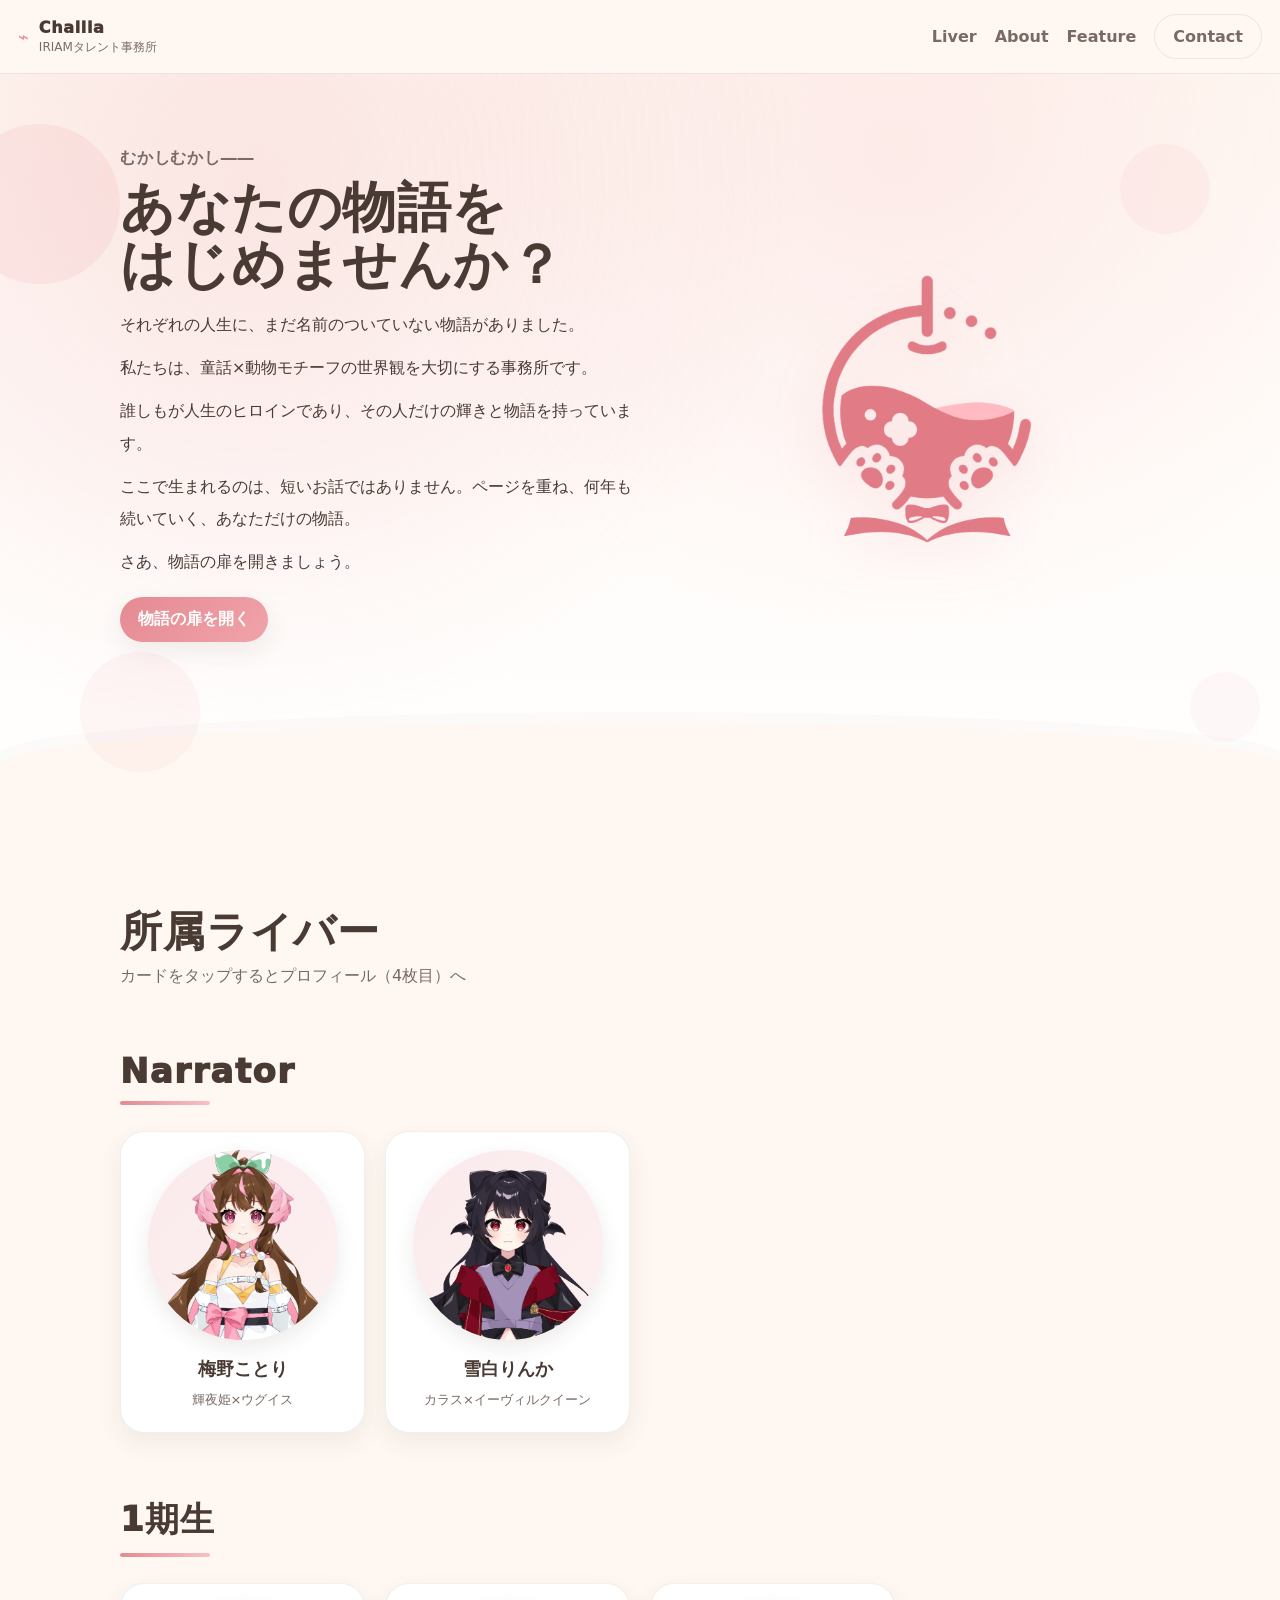
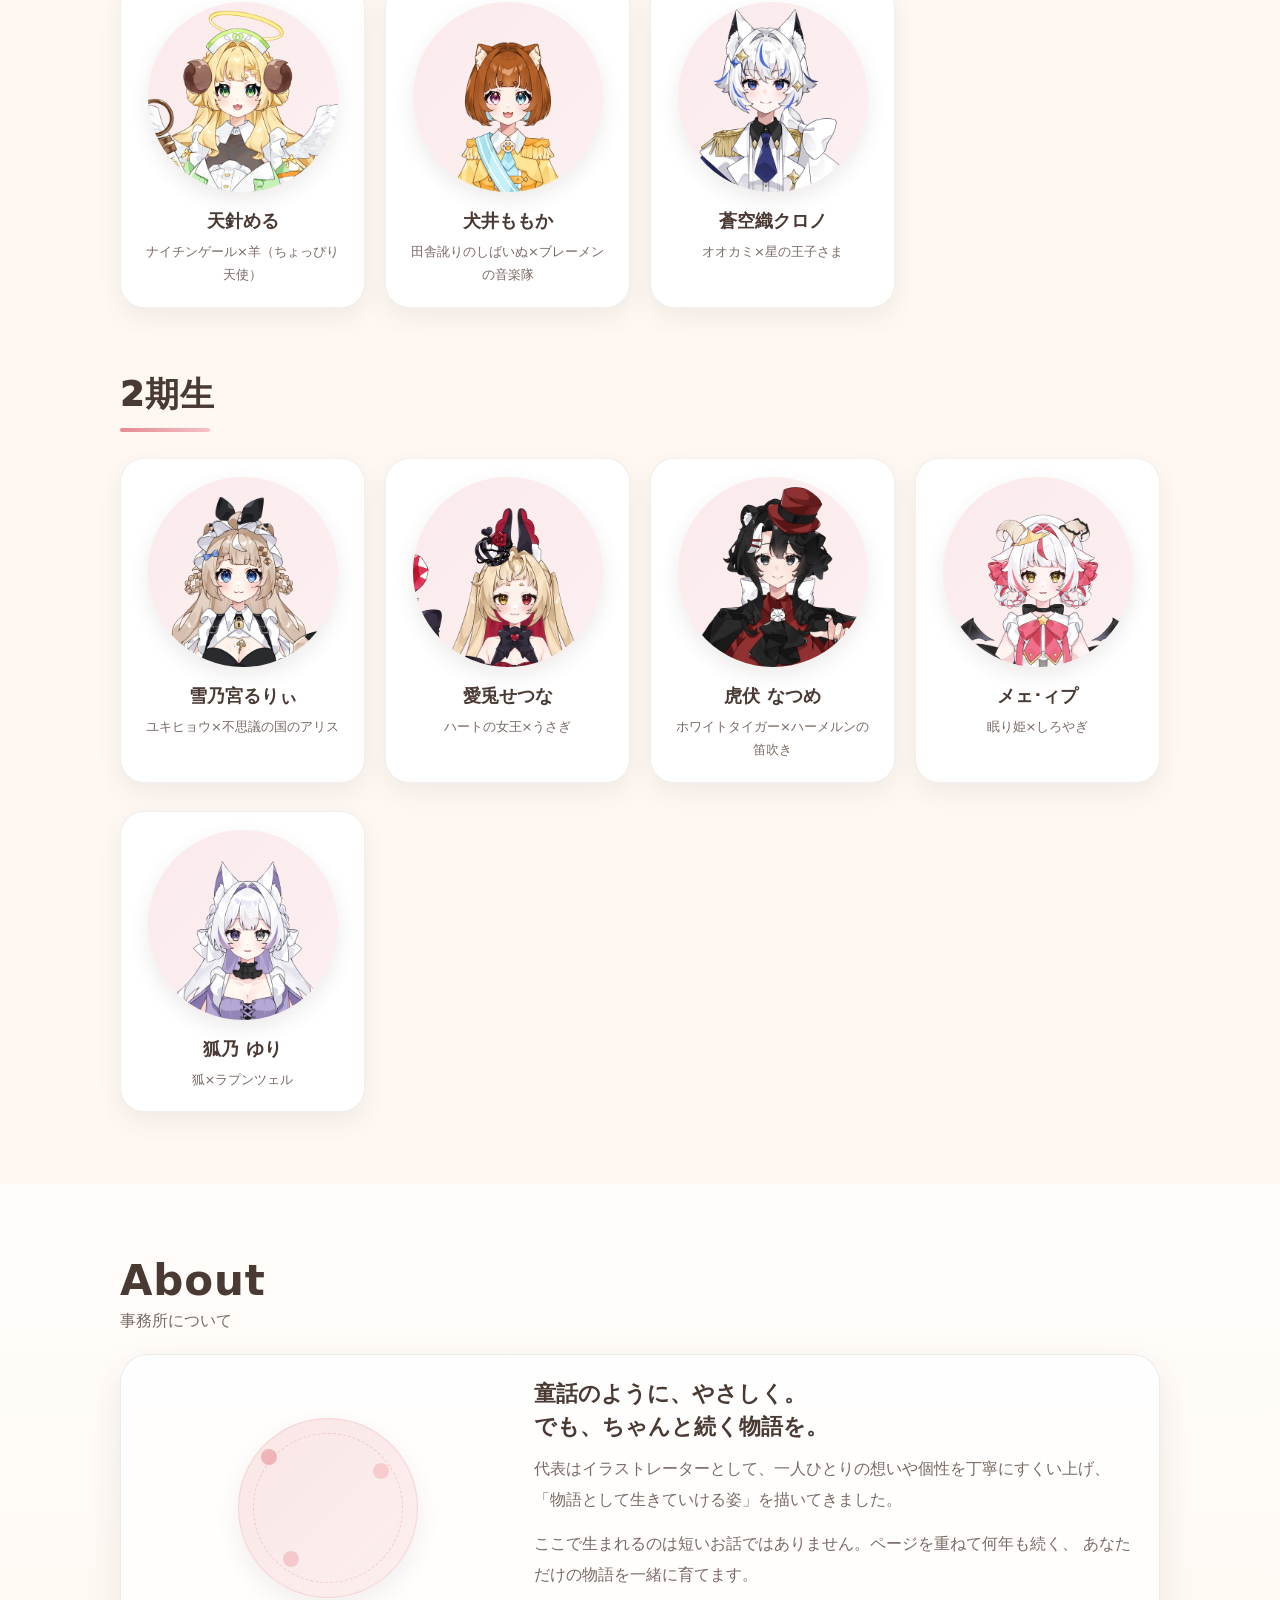
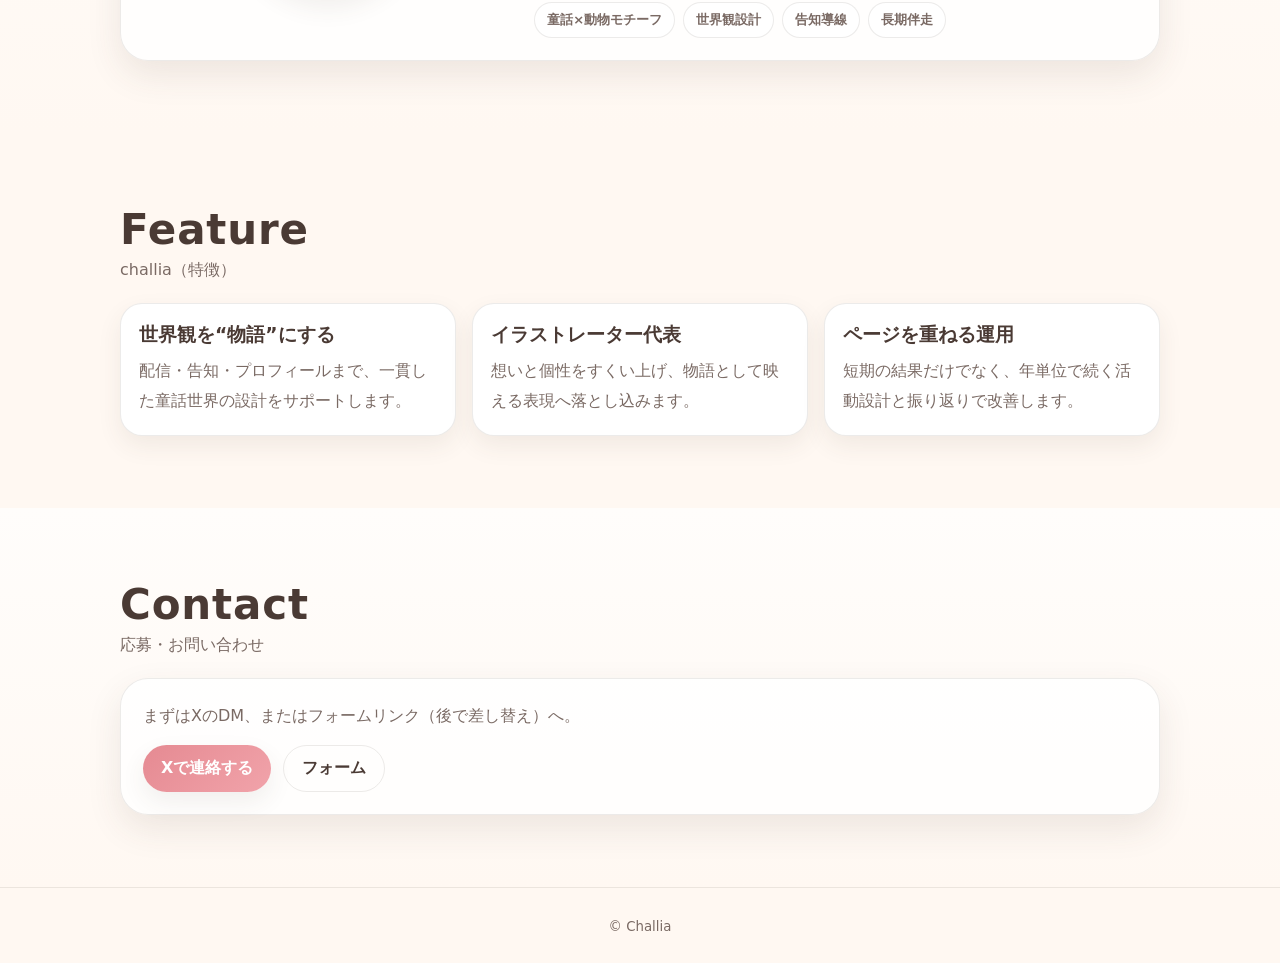
==== commit 30d3c26c: "smarthone" ====
--- a/index.html
+++ b/index.html
@@ -12,7 +12,7 @@
   <header class="header">
     <a class="brand" href="./index.html" aria-label="トップへ">
       <span class="brand__mark" aria-hidden="true">⌁</span>
-      <span class="brand__name">Fairy Tale Agency</span>
+      <span class="brand__name">Challia</span>
       <span class="brand__sub">IRIAMタレント事務所</span>
     </a>
 
@@ -175,7 +175,7 @@
   </main>
 
   <footer class="footer">
-    <small>© Fairy Tale Agency</small>
+    <small>© Challia</small>
   </footer>
 
   <script src="./assets/js/app.js"></script>
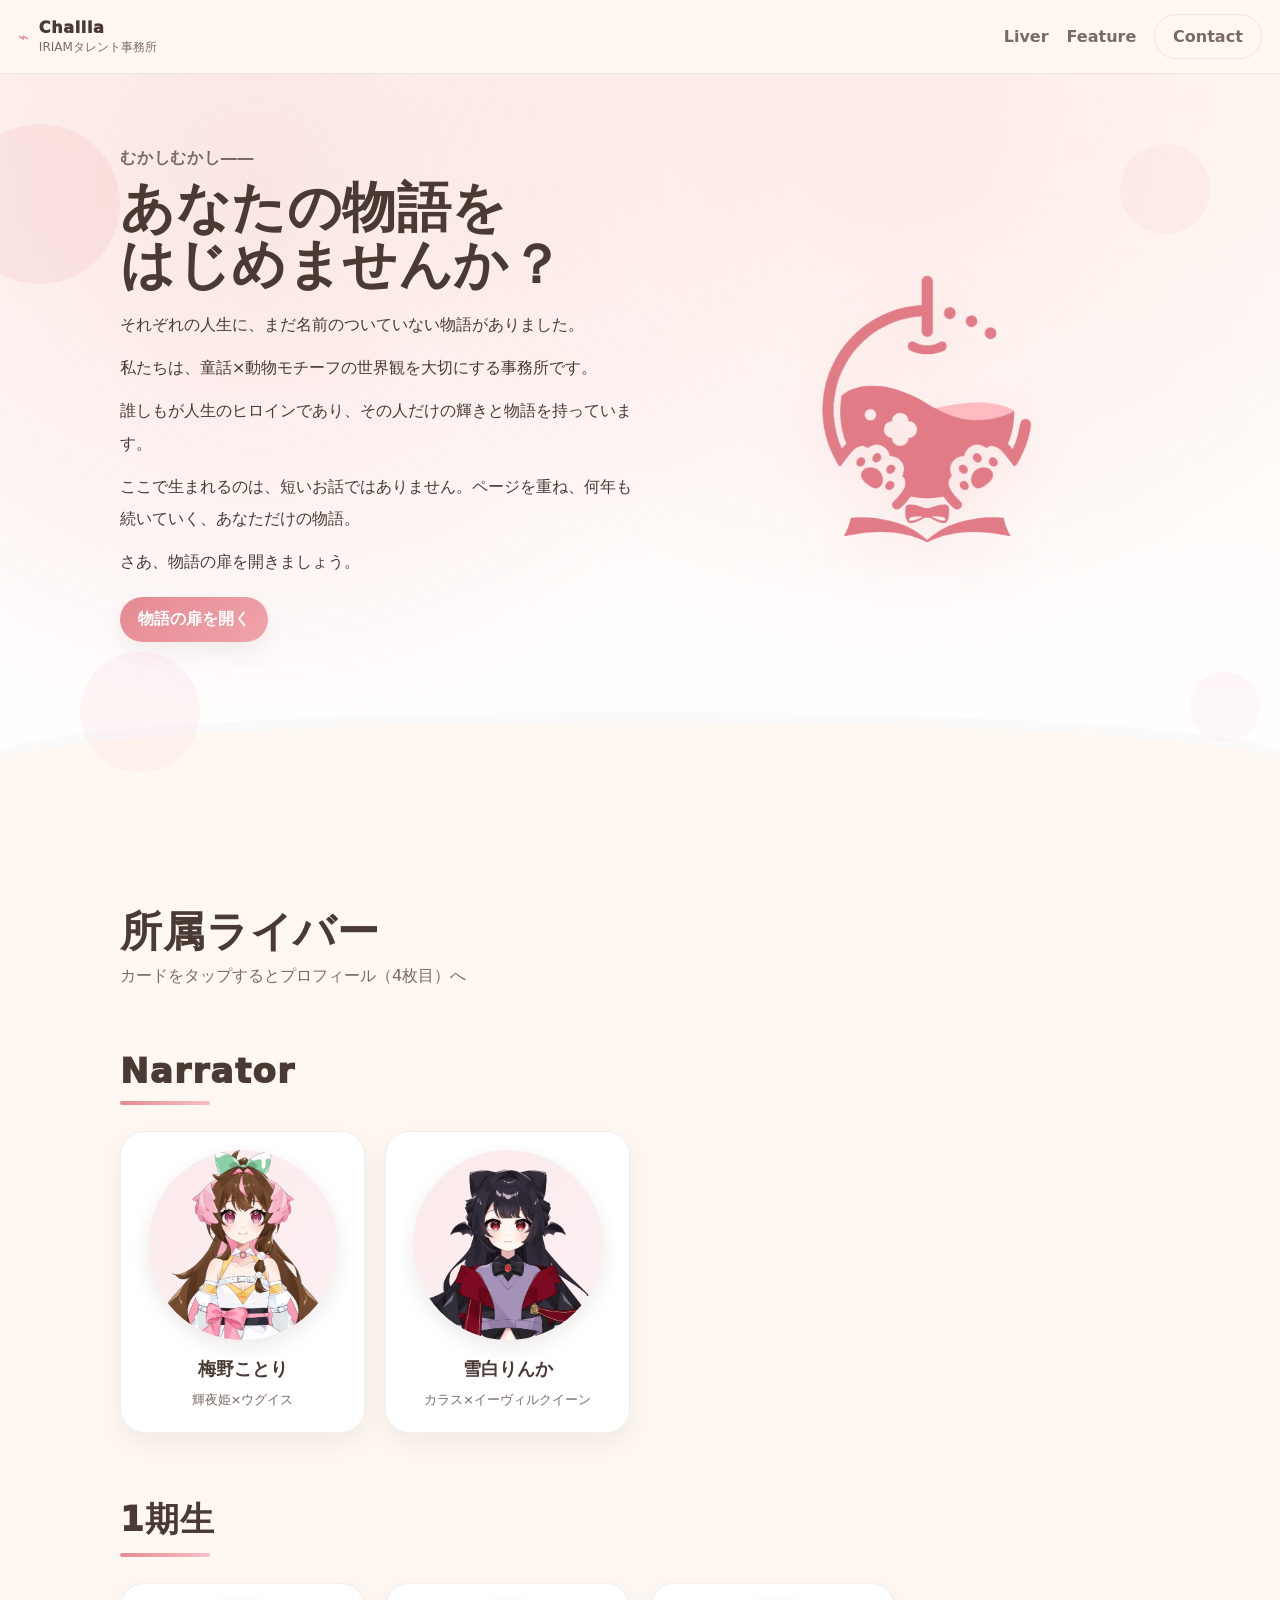
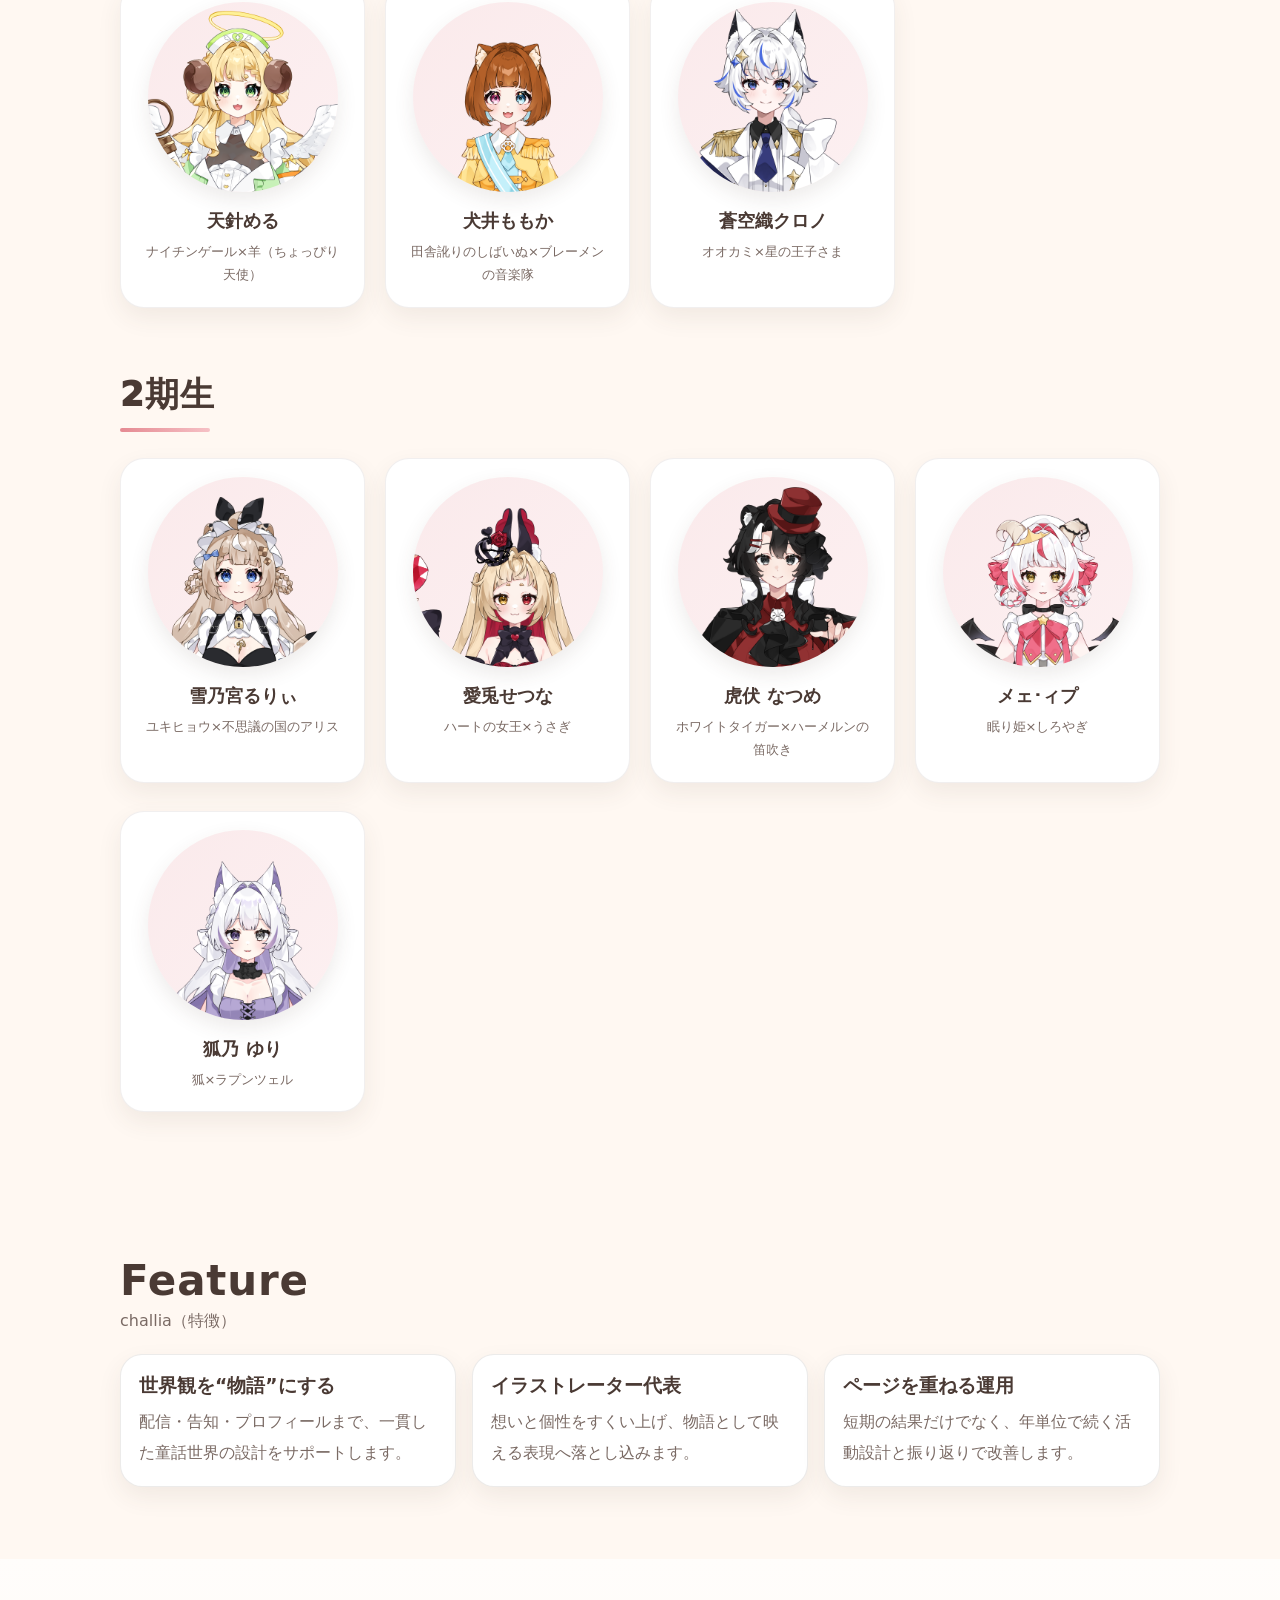
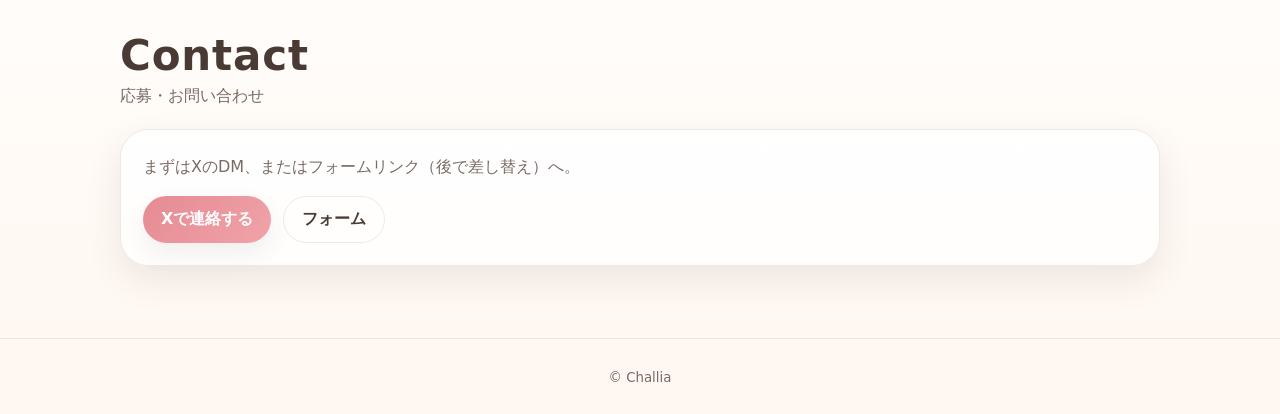
==== commit 6d802cf0: "about" ====
--- a/index.html
+++ b/index.html
@@ -22,7 +22,6 @@
 
     <nav class="nav" id="nav">
       <a href="#members">Liver</a>
-      <a href="#about">About</a>
       <a href="#feature">Feature</a>
       <a class="btn btn--ghost" href="#contact">Contact</a>
     </nav>
@@ -90,45 +89,7 @@
       </div>
     </section>
 
-    <!-- ABOUT -->
-    <section class="section section--paper" id="about" aria-label="About">
-      <div class="container">
-        <div class="section__head">
-          <h2 class="section__title">About</h2>
-          <p class="section__sub">事務所について</p>
-        </div>
-
-        <div class="about">
-          <div class="about__left" aria-hidden="true">
-            <div class="portrait">
-              <div class="portrait__ring"></div>
-              <div class="portrait__dot dot1"></div>
-              <div class="portrait__dot dot2"></div>
-              <div class="portrait__dot dot3"></div>
-            </div>
-          </div>
-
-          <div class="about__right">
-            <h3 class="about__headline">童話のように、やさしく。<br>でも、ちゃんと続く物語を。</h3>
-            <p class="about__text">
-              代表はイラストレーターとして、一人ひとりの想いや個性を丁寧にすくい上げ、
-              「物語として生きていける姿」を描いてきました。
-            </p>
-            <p class="about__text">
-              ここで生まれるのは短いお話ではありません。ページを重ねて何年も続く、
-              あなただけの物語を一緒に育てます。
-            </p>
-
-            <div class="chips">
-              <span class="chip">童話×動物モチーフ</span>
-              <span class="chip">世界観設計</span>
-              <span class="chip">告知導線</span>
-              <span class="chip">長期伴走</span>
-            </div>
-          </div>
-        </div>
-      </div>
-    </section>
+    
 
     <!-- FEATURE -->
     <section class="section" id="feature" aria-label="Feature">
